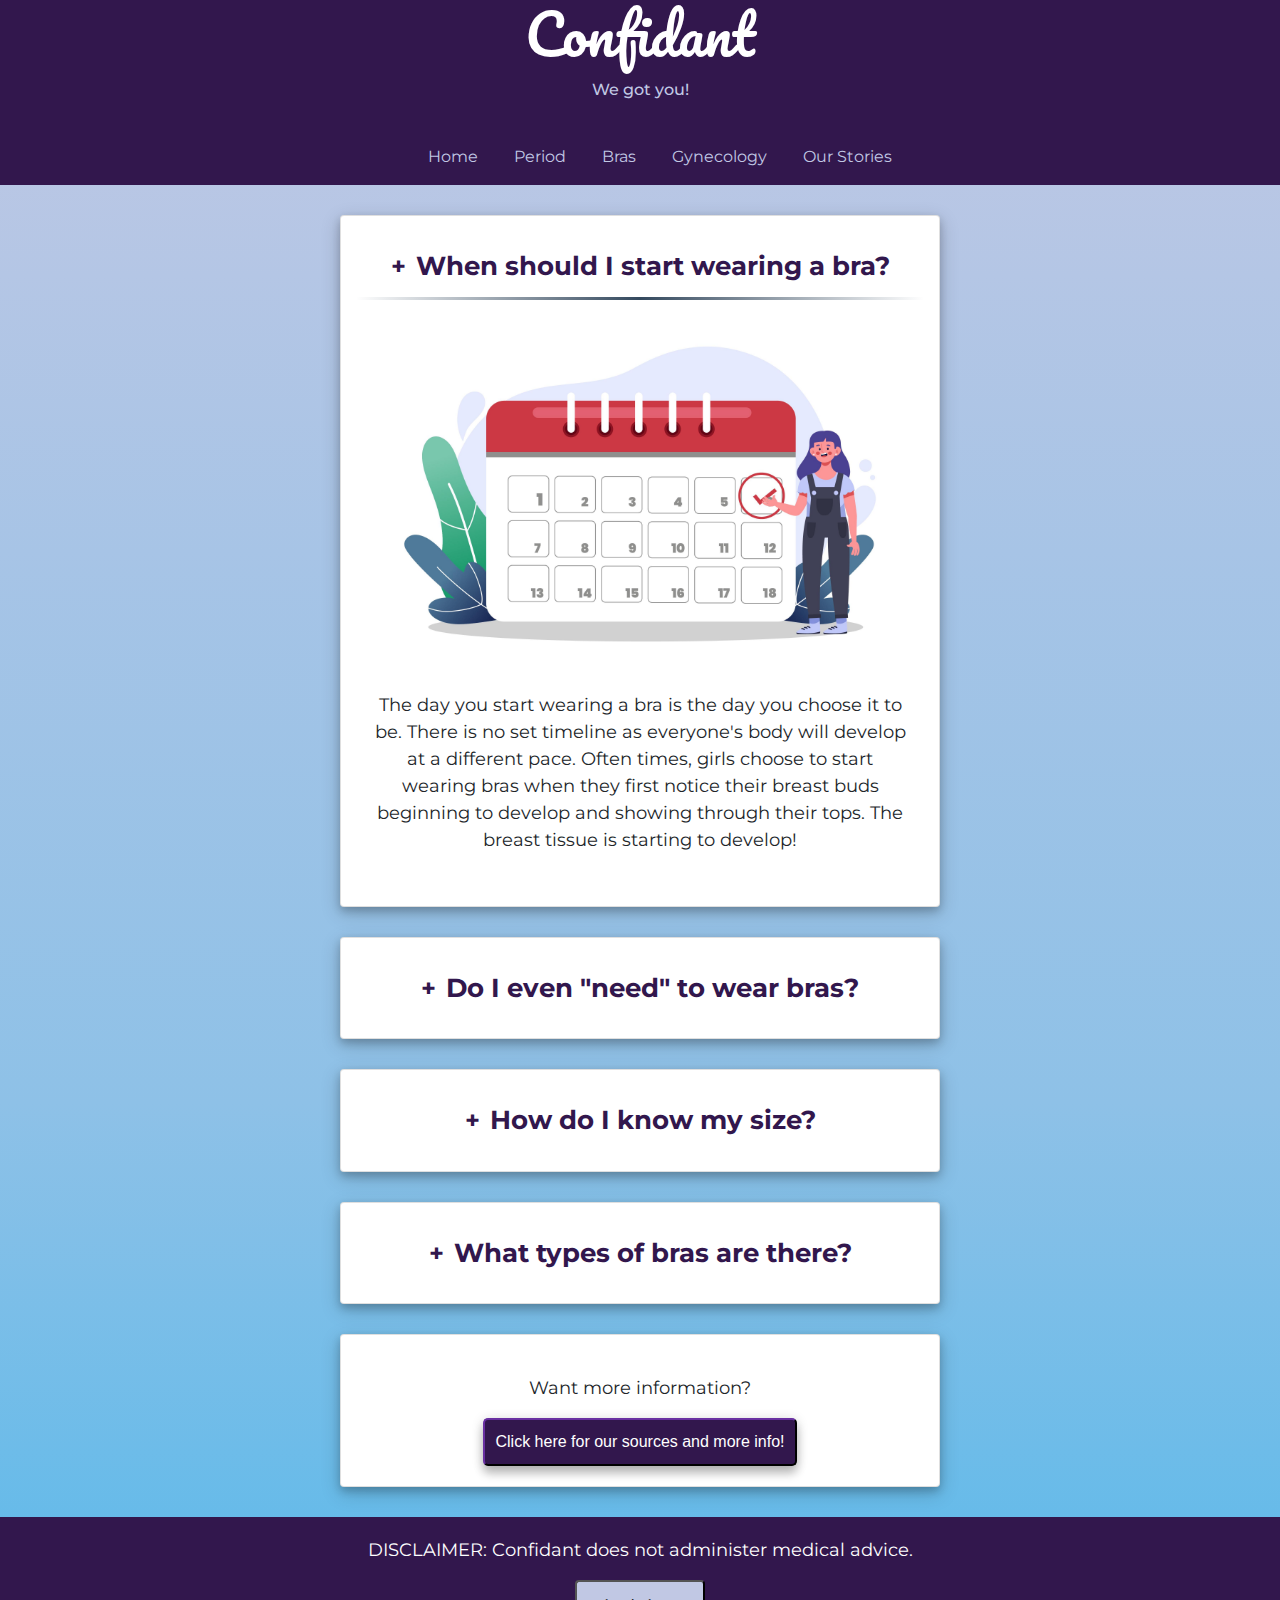
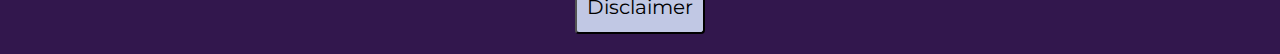
==== bra.html @ 9e70e689 "Merge branch 'master' into Kendra" ====
<!DOCTYPE html>
<html lang="en-US">
    <head>
        <meta charset="utf-8">
        <meta name="viewport" content="width=device-width, initial-scale=1, shrink-to-fit=no">
        <link rel="stylesheet" href="https://stackpath.bootstrapcdn.com/bootstrap/4.1.3/css/bootstrap.min.css">
        <link rel ="stylesheet" href= "styles.css">
        <link href="https://fonts.googleapis.com/css2?family=Pacifico&display=swap" rel="stylesheet">
        <link href="https://fonts.googleapis.com/css2?family=Montserrat&display=swap" rel="stylesheet">
    </head>

    <body>
        <div class = "Header">
            <div class = "Title">
                <h1>Confidant</h1>
                <h2>We got you!</h2>
            </div>
            <div class = "Navigation">
                <ul>
                    <li><a href="index.html">Home</a></li>
                    <li><a href="period.html">Period</a></li>
                    <li><a href="bra.html">Bras</a></li>
                    <li><a href="gynecology.html">Gynecology</a></li>
                    <li><a href="stories.html">Our Stories</a>
                    </li>

                </ul>
            </div>        
        </div>
        <center>
        <div class="accordion">
            <div class = "card" id ="bra-qa1">
                <div class = "Question " id="bra-q1">
                    <button class="btn btn-link" type="button" data-toggle="collapse" data-target="#bra-a1" aria-expanded="true" aria-controls="bra-a1">When should I start wearing a bra?</button>
                </div>
                <div id="bra-a1" class="collapse show" aria-labelledby="bra-q1">
                    <div class = "card-body Answer">
                        <img src="images/bra/bra-qa1.jpg" alt="Image indicating period information">
                        <p>The day you start wearing a bra is the day you choose it to be.  There is no set timeline as everyone's body will develop at a different pace. Often times, girls choose to start wearing bras when they first notice their breast buds beginning to develop and showing through their tops.  The breast tissue is starting to develop!  </p>
                        <!-- <button onclick="document.location= 'period.html'">We got you!!</button> -->
                    </div>
                </div>
            </div>
        <div class = "card" id ="bra-qa2">
            <div class = "Question " id="bra-q2">
                 <button class="btn btn-link" type="button" data-toggle="collapse" data-target="#bra-a2" aria-expanded="false" aria-controls="bra-a2">Do I even "need" to wear bras?</button>
            </div>
            <div id="bra-a2" class="collapse" aria-labelledby="bra-q2">
                <div class = "card-body Answer">
                    <img src="images/bra/bra-qa2.png" alt="Image indicating period information">
                    <p>No. The answer is no now and will be no for ever.  Wearing a bra is a choice.  When you're first considering wearing your first bra, you may feel pressure from friends, classmates, or others around to do it as soon as possible. Whether you are starting to develop or not the timing is up to you.  Don't be afraid to ask a parent, counselor, or another adult when you're ready for help on securing your first bra.</p>
                    <!-- <button onclick="document.location= 'period.html'">We got you!!</button> -->
                </div>
            </div>
        </div>
        <div class = "card" id ="bra-qa3">
            <div class = "Question " id="bra-q3">
                 <button class="btn btn-link" type="button" data-toggle="collapse" data-target="#bra-a3" aria-expanded="false" aria-controls="bra-a3">How do I know my size?</button>
            </div>
            <div id="bra-a3" class="collapse" aria-labelledby="bra-q3">
                <div class = "card-body Answer">
                    <img src="images/bra/bra-qa3.jpg" alt="Image indicating period information">
                    <p>Understanding bra sizes can be confusing at first, but all you have to do is remember two things: the underbust and overbust measurement.  These will convert to your band size and cup size measurements.  For example, while referencing a chart, if your under bust measurement is 28-30 inches, your band size 32 in the USA. (Did we mention that these numbers change around the world?) If over bust measurement is 32-33in, your cup size will be A. You can check out our resource page down below to find a link to a more detailed chart.</p>
                    <!-- <button onclick="document.location= 'period.html'">We got you!!</button> -->
                </div>
            </div>
        </div>
        <div class = "card" id ="bra-qa4">
            <div class = "Question " id="bra-q4">
                 <button class="btn btn-link" type="button" data-toggle="collapse" data-target="#bra-a4" aria-expanded="false" aria-controls="bra-a4">What types of bras are there?</button>
            </div>

            <div id="bra-a4" class="collapse" aria-labelledby="bra-q4">
                <div class = "card-body Answer">
                    <img src="images/bra/bra-qa4.jpg" alt="Image indicating period information">
                    <p>There are quite a few types of bras...so we'll just talk about a few to get you started.  First up is the sports bra!</p>
                    <!-- <button onclick="document.location= 'period.html'">We got you!!</button> -->
                </div>

            </div>
        </div>
    </div>

        <div class = "card Sources">
            <div class = "Source">
                <p>Want more information? </p>
                <button onclick="window.open('https://docs.google.com/document/d/1MpJxVBQoW-d9P-YgwlWwSZOTkigER3R7NXXM7GcA9Mg/edit?usp=sharing')">Click here for our sources and more info!</button>
            </div>
         </div>
    </center>

    <script src="https://code.jquery.com/jquery-3.3.1.slim.min.js" ></script>
    <script src="https://cdnjs.cloudflare.com/ajax/libs/popper.js/1.14.3/umd/popper.min.js" ></script>
    <script src="https://stackpath.bootstrapcdn.com/bootstrap/4.1.3/js/bootstrap.min.js" ></script>
        <script src="https://code.jquery.com/jquery-3.3.1.slim.min.js" ></script>
        <script src="https://cdnjs.cloudflare.com/ajax/libs/popper.js/1.14.3/umd/popper.min.js" ></script>
        <script src="https://stackpath.bootstrapcdn.com/bootstrap/4.1.3/js/bootstrap.min.js" ></script>
    </body>
    <footer>
        <!-- Trigger/Open The Modal -->
        <div class = foottxt>
            <p>DISCLAIMER: Confidant does not administer medical advice.</p>
        </div>
        <center><div class = "butt">
            <button id="myBtn">Disclaimer</button>
        </div></center>

        <!-- The Modal -->
        <div id="myModal" class="modal">

        <!-- Modal content -->
        <div class="modal-content">
            <span class="close">&times;</span>
            <p><b>Disclaimer</b>: Confidant does not administer medical advice. It is not intended as a substitute for professional advice. Should you decide to act upon ny information on this website, you do so at your own risk. While the information on this website has been verified to the best of our abilities, we cannot guarantee that there are no mistakes or errors. We reserve the right to change this policy at any given time, of which you will be promptly updated. If you want to make sure that you are up to date with the latest changes, we advise you to frequently visit this page. The content displayed on this website is the intellectual property of Confidant. You may not reue, republish, or reprint such content without our written consent. </p>
        </div>

        </div>
    </footer>
    <script src="main.js"></script>
</html>
---- styles.css ----
body {
  background-image: linear-gradient(#C1C8E4,#a7c4e6,#8ec1e7 ,#5AB9EA);
  margin:0;
  }
  .Header{
    /* background-image: linear-gradient(#5AB9EA, #C1C8E4); */
    background-color: #32174d;
  /* background-image: url("images/background.jpg");
  background-repeat: repeat; */
    margin:0%;
    left: 0;
    right: 0;
    display:block;
  }
.Header h1 {
  font-family: 'Pacifico', cursive;
  /* background: #5AB9EA; */
  margin: 0%;
  font-size: 3.5em;
  text-align: center;
  padding-bottom: 80px;
}
.Header h2 {
  text-align: center;
  font-size: 1em;
  font-family: 'Montserrat', sans-serif;
  color: #C1C8E4;
}

h3 {
  font-family: 'Montserrat', sans-serif;
}
/* .Title {
  margin: 0%;
  color: white
} */
  h1, h2 {
    color:white;
    height: 41px;
    left: 0px;
    top: 0px;
    list-style: none;
  }
  .Navigation ul{
    margin: 0%;
    text-align: center;
  }

  img {
    width: 100%
  }

  .Navigation {
    margin: 0%;
    display: block;
    padding: 16px;
    font-family: 'Montserrat', sans-serif;
  }
  .Navigation li {
    display: block;
    display: inline-block;
    padding-left: 16px;
    padding-right: 16px;
  }
  .Navigation li a{
    color: #C1C8E4;
    text-decoration: none;
  }
  .Navigation li a:hover {
    text-decoration:underline;
  }
  
  p, .card ul{
    margin-top: 0%;
    padding-top: 20px;
    font-family: 'Montserrat', sans-serif;
    font-size: 18px;
    /* background: #C1C8E4; */
  }
  .card, ul {
    text-align: left;
  }
.Category, .card{
    text-align: center;
    padding-left: 16px;
    padding-right: 16px;
    padding-top: 20px;
    margin: 30px;
    max-width: 600px;
    background: white;
    padding-bottom: 20px;
    box-shadow: 0 4px 8px 0 rgba(0, 0, 0, 0.2), 0 6px 20px 0 rgba(0, 0, 0, 0.19);
}
.story{
  margin: 1em;
  padding:0.5em;
  background-color: rgba(0, 0, 0, 0.19);
  /* background-image: linear-gradient(to right,transparent, white, transparent);  */
}
 .Answer {
   border-top: 3px solid;
   border-image: linear-gradient(to right, transparent, #34495e, transparent) 1;
  padding: 1rem;
}
.Category button, .Source button{
  box-shadow: 0 8px 10px 0 rgba(0,0,0,0.2), 0 2px 12px 0 rgba(0,0,0,0.19);
  border-color: #32174d;
  background-color: #32174d;
  color: white;
  border-radius: 5px;
  padding: 10px;
}
.Category button:hover, .Source button:hover{
  cursor: pointer;
}
.Answer ul {
  text-align: left;
}
.Questions .Question p {
  font-size: 25px;
}

.Question button{
  /* font-size: 25px; */
  text-decoration: none; 
  font-family: 'Montserrat', sans-serif;
  padding: 10px;
  font-size: max(2vw, 20px);

  width: 100%; 
  height: auto;
  font-weight: bold;
  color: #32174d;
}

.Question .btn-link.collapsed:before{
  content: '\2212'
  /* content:'\002B'; */
}
.Question .btn-link:before{
  content:'\002B';
  width: 35px;
  left: 25px;
  font-size:25px;
  
  text-align: middle;
  /* top:31px;*/
  padding-right: 10px; 
  /* position: absolute; */ 
  
}


.Question .btn-link{
  text-decoration: none;
}

.Question button:hover {
  text-decoration: none; 
  color: #C1C8E4;
}

.modal {
  display: none; /* Hidden by default */
  position: fixed; /* Stay in place */
  z-index: 1; /* Sit on top */
  left: 0;
  top: 0;
  width: 100%; /* Full width */
  height: 100%; /* Full height */
  overflow: auto; /* Enable scroll if needed */
  background-color: rgb(0,0,0); /* Fallback color */
  background-color: rgba(0,0,0,0.4); /* Black w/ opacity */
}

/* Modal Content/Box */
.modal-content {
  background-color:  #32174d;
  margin: 15% auto; /* 15% from the top and centered */
  padding: 20px;
  border: 1px solid black;
  width: 80%; /* Could be more or less, depending on screen size */
  color: white;
  font-family: 'Montserrat', sans-serif
}

/* The Close Button */
.close {
  color: #aaa;
  float: right;
  font-size: 28px;
  font-weight: bold;
}

.close:hover,
.close:focus {
  color: black;
  text-decoration: none;
  cursor: pointer;
}

footer{
  background-color: #32174d;
  margin:auto;
}
#myBtn {
  border-radius: 4px;
  font-family: 'Montserrat', sans-serif;
  padding: 10px;
  font-size:20px;
  text-align: center;
  margin:auto;
  background-color: #C1C8E4;
  border-color: black;
}
.foottxt {
  display:block;
  margin:auto;
  text-align:center;
  color: white;
  font-family: 'Montserrat', sans-serif
}
.butt{
  padding-bottom: 20px;
}
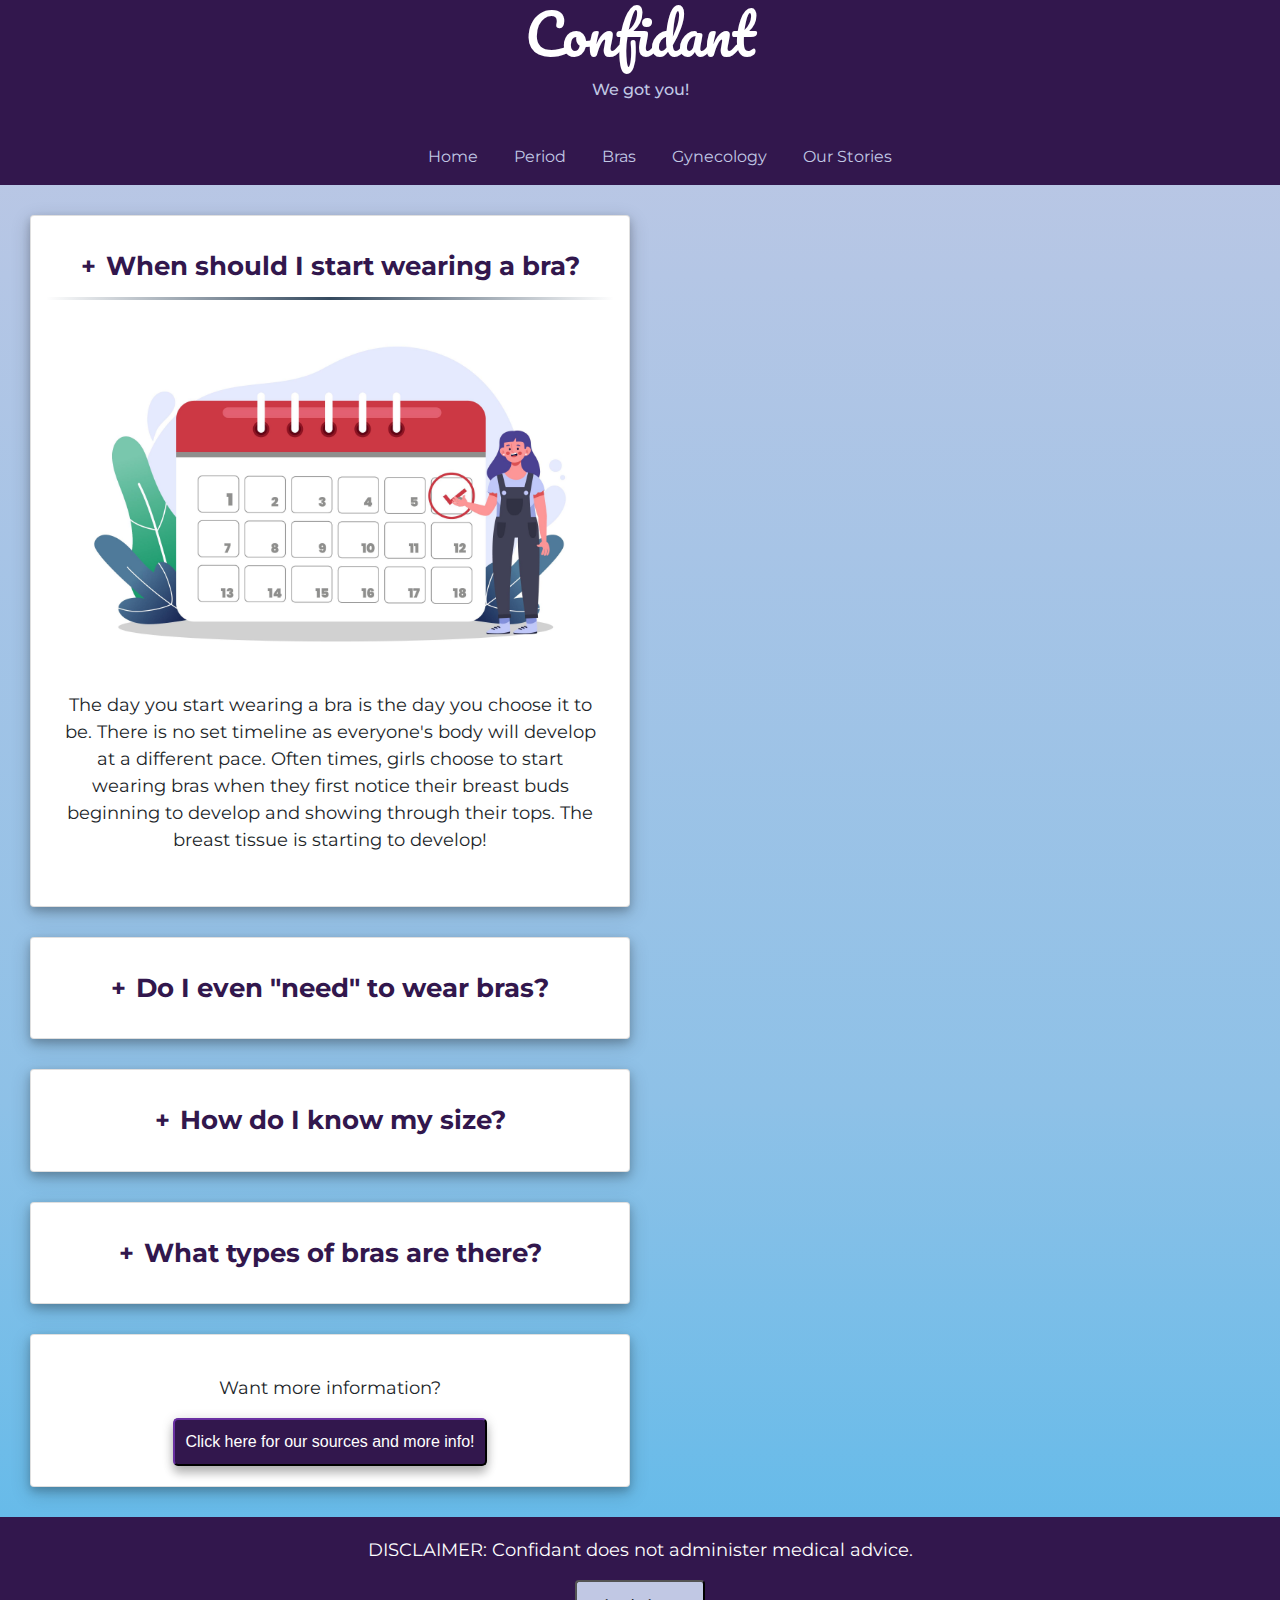
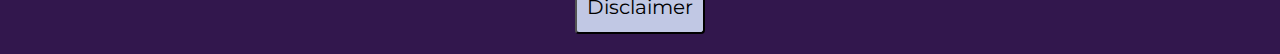
==== commit e6075bbb: "Fixed Div, stories typo, and modified a couple pages" ====
--- a/bra.html
+++ b/bra.html
@@ -23,11 +23,9 @@
                     <li><a href="gynecology.html">Gynecology</a></li>
                     <li><a href="stories.html">Our Stories</a>
                     </li>
-
                 </ul>
             </div>        
         </div>
-        <center>
         <div class="accordion">
             <div class = "card" id ="bra-qa1">
                 <div class = "Question " id="bra-q1">
@@ -80,18 +78,12 @@
             </div>
         </div>
     </div>
-
-        <div class = "card Sources">
-            <div class = "Source">
-                <p>Want more information? </p>
-                <button onclick="window.open('https://docs.google.com/document/d/1MpJxVBQoW-d9P-YgwlWwSZOTkigER3R7NXXM7GcA9Mg/edit?usp=sharing')">Click here for our sources and more info!</button>
-            </div>
-         </div>
-    </center>
-
-    <script src="https://code.jquery.com/jquery-3.3.1.slim.min.js" ></script>
-    <script src="https://cdnjs.cloudflare.com/ajax/libs/popper.js/1.14.3/umd/popper.min.js" ></script>
-    <script src="https://stackpath.bootstrapcdn.com/bootstrap/4.1.3/js/bootstrap.min.js" ></script>
+    <div class = "card Sources">
+        <div class = Source>
+            <p>Want more information? </p>
+            <button onclick="window.open('https://docs.google.com/document/d/1MpJxVBQoW-d9P-YgwlWwSZOTkigER3R7NXXM7GcA9Mg/edit?usp=sharing')">Click here for our sources and more info!</button>
+        </div>
+    </div>
         <script src="https://code.jquery.com/jquery-3.3.1.slim.min.js" ></script>
         <script src="https://cdnjs.cloudflare.com/ajax/libs/popper.js/1.14.3/umd/popper.min.js" ></script>
         <script src="https://stackpath.bootstrapcdn.com/bootstrap/4.1.3/js/bootstrap.min.js" ></script>
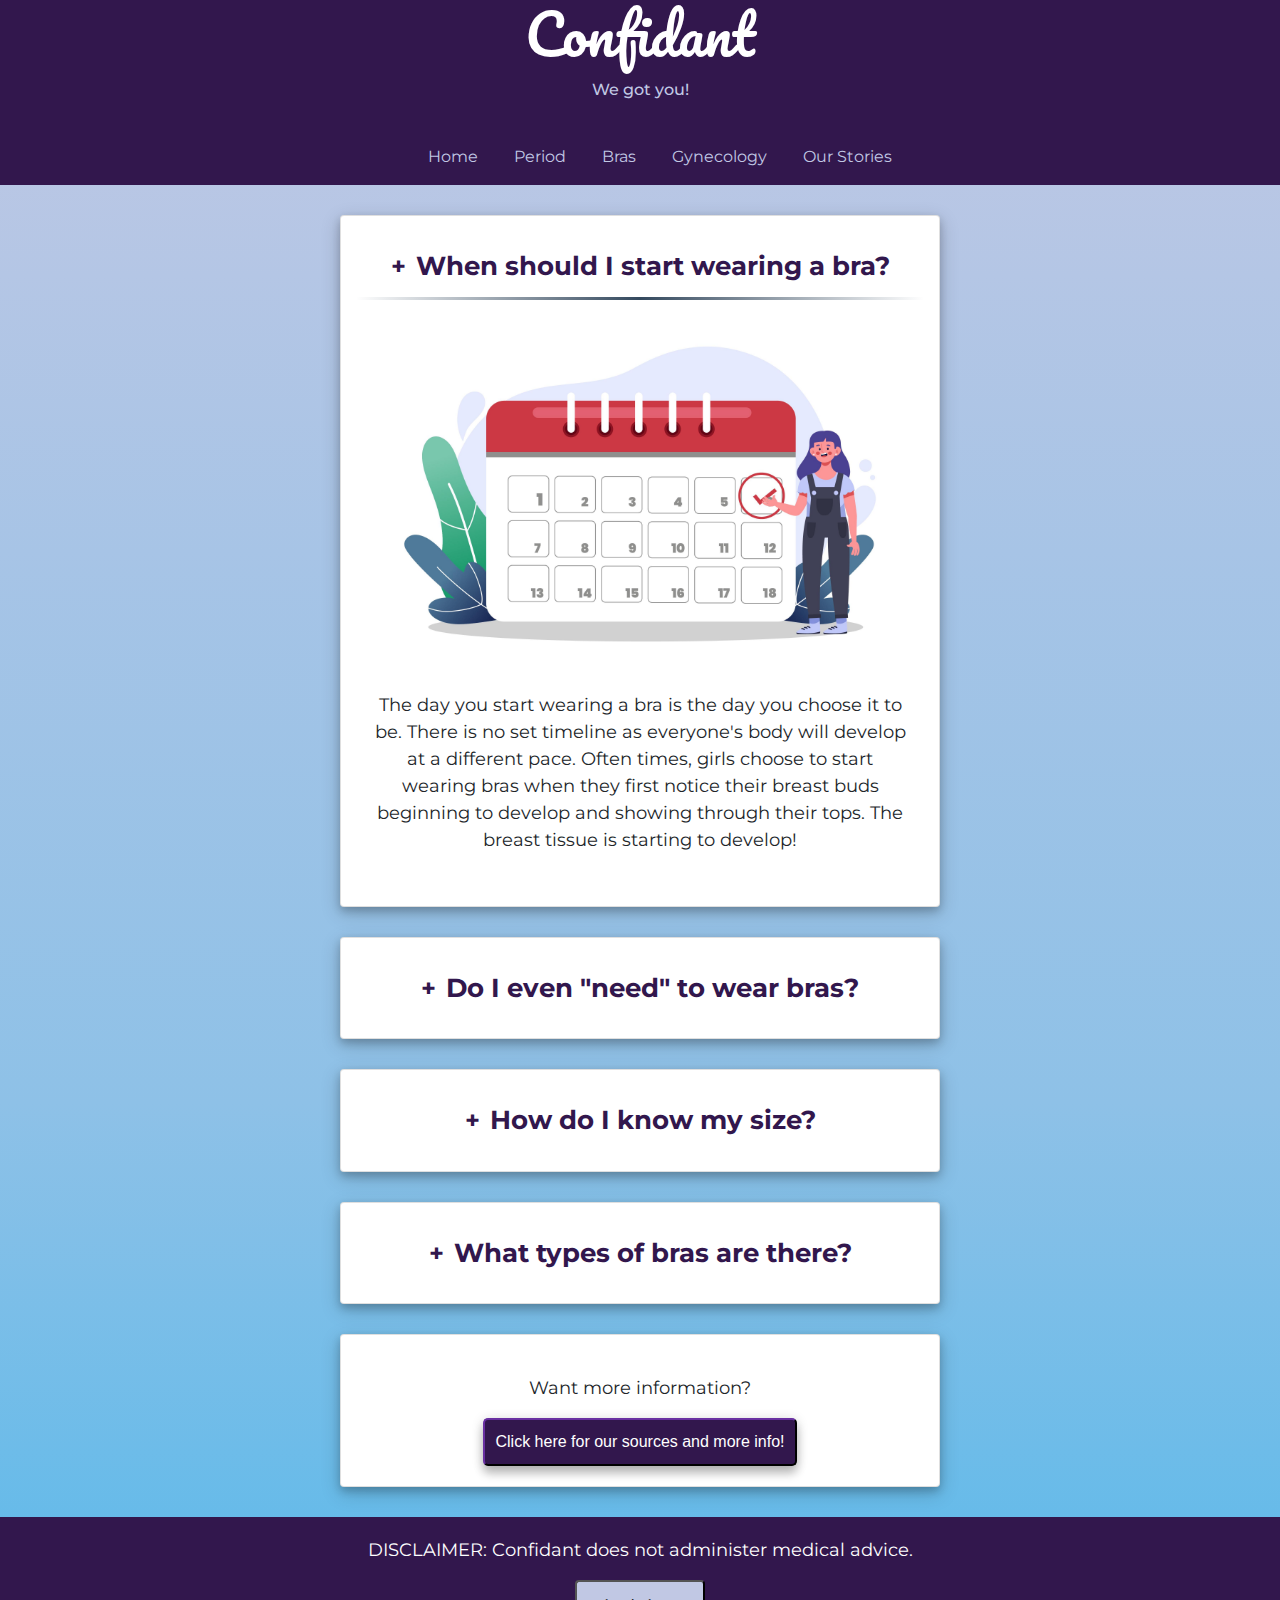
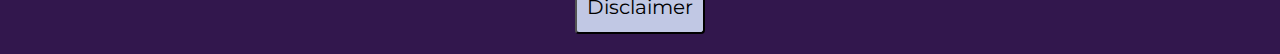
==== commit 3e4378dc: "Merge branch 'master' into RylieUpdated" ====
--- a/bra.html
+++ b/bra.html
@@ -23,9 +23,11 @@
                     <li><a href="gynecology.html">Gynecology</a></li>
                     <li><a href="stories.html">Our Stories</a>
                     </li>
+
                 </ul>
             </div>        
         </div>
+        <center>
         <div class="accordion">
             <div class = "card" id ="bra-qa1">
                 <div class = "Question " id="bra-q1">
@@ -78,12 +80,14 @@
             </div>
         </div>
     </div>
-    <div class = "card Sources">
-        <div class = Source>
-            <p>Want more information? </p>
-            <button onclick="window.open('https://docs.google.com/document/d/1MpJxVBQoW-d9P-YgwlWwSZOTkigER3R7NXXM7GcA9Mg/edit?usp=sharing')">Click here for our sources and more info!</button>
-        </div>
-    </div>
+        <div class = "card Sources">
+            <div class = "Source">
+                <p>Want more information? </p>
+                <button onclick="window.open('https://docs.google.com/document/d/1MpJxVBQoW-d9P-YgwlWwSZOTkigER3R7NXXM7GcA9Mg/edit?usp=sharing')">Click here for our sources and more info!</button>
+            </div>
+         </div>
+    </center>
+
         <script src="https://code.jquery.com/jquery-3.3.1.slim.min.js" ></script>
         <script src="https://cdnjs.cloudflare.com/ajax/libs/popper.js/1.14.3/umd/popper.min.js" ></script>
         <script src="https://stackpath.bootstrapcdn.com/bootstrap/4.1.3/js/bootstrap.min.js" ></script>
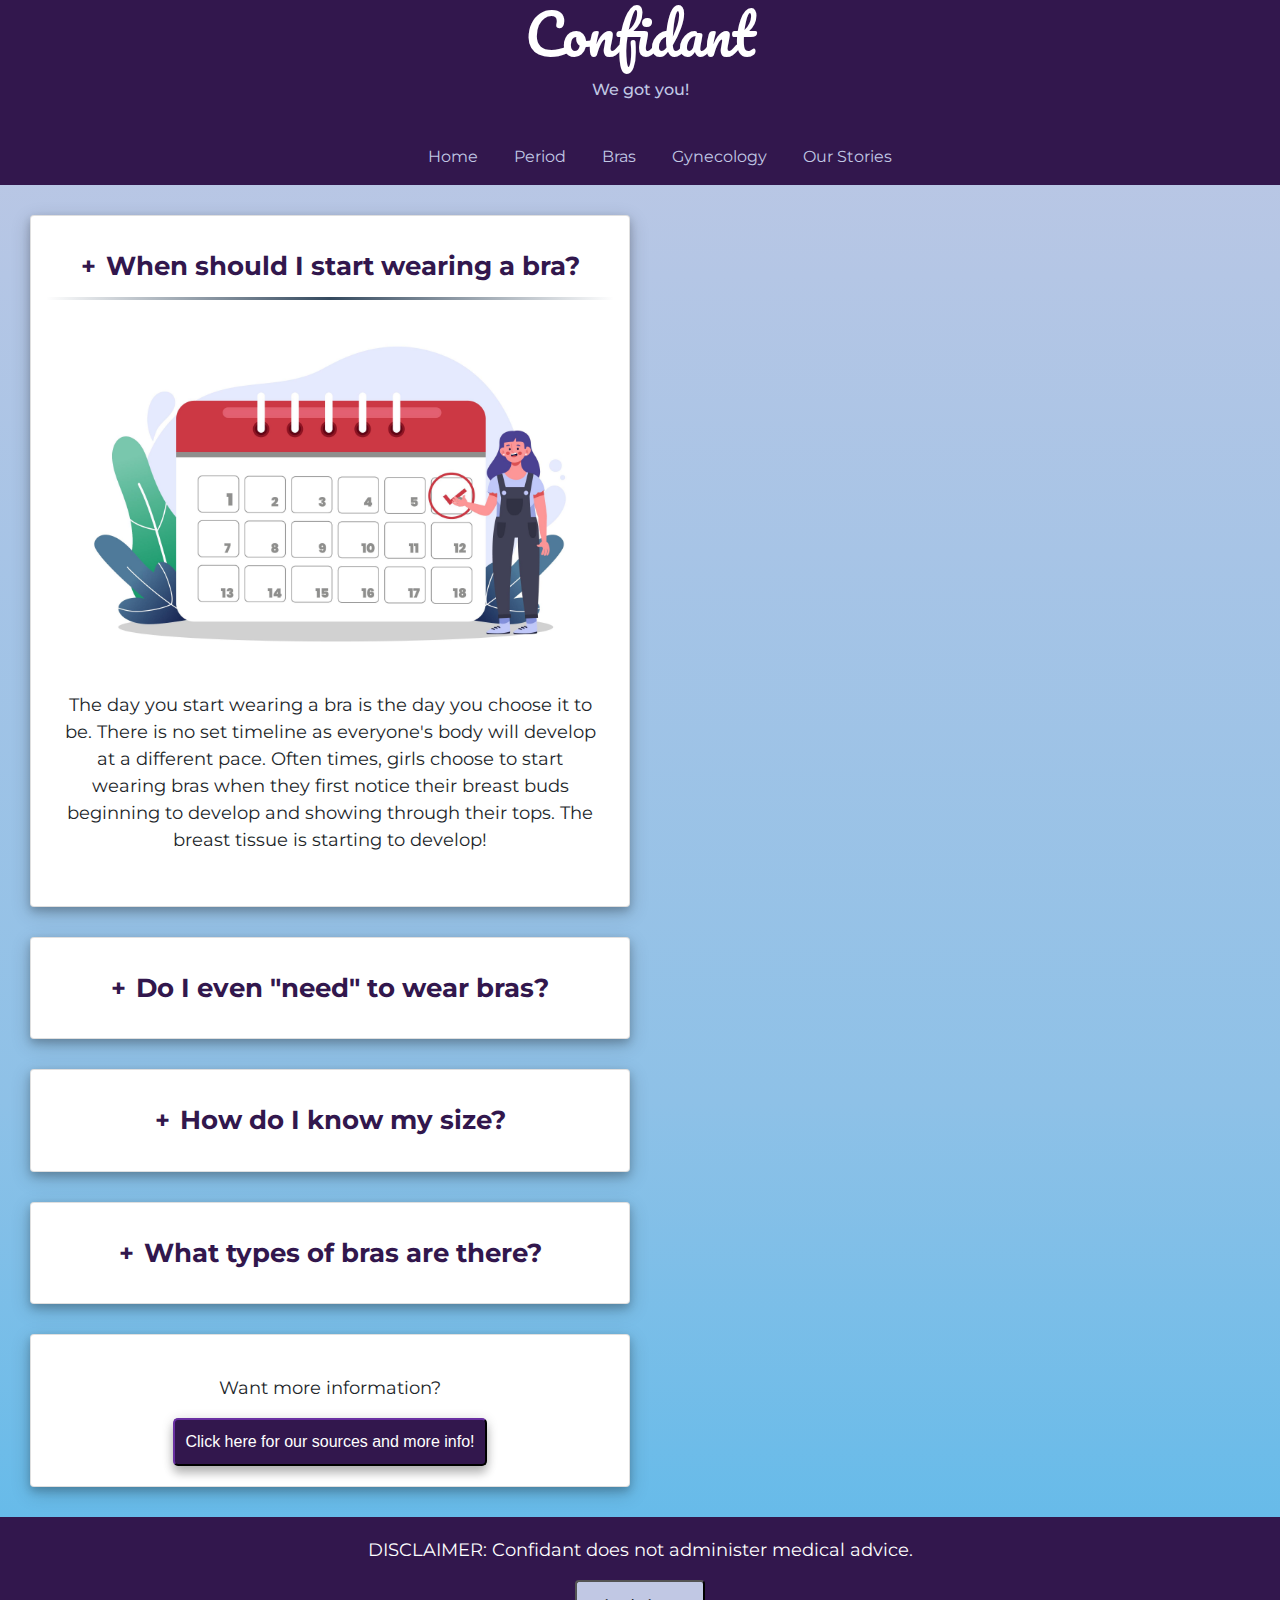
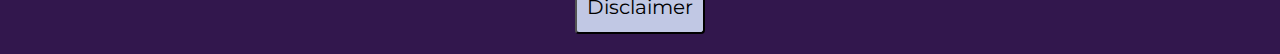
==== commit ee4a84ea: "Edited content" ====
--- a/bra.html
+++ b/bra.html
@@ -23,11 +23,9 @@
                     <li><a href="gynecology.html">Gynecology</a></li>
                     <li><a href="stories.html">Our Stories</a>
                     </li>
-
                 </ul>
             </div>        
         </div>
-        <center>
         <div class="accordion">
             <div class = "card" id ="bra-qa1">
                 <div class = "Question " id="bra-q1">
@@ -48,7 +46,7 @@
             <div id="bra-a2" class="collapse" aria-labelledby="bra-q2">
                 <div class = "card-body Answer">
                     <img src="images/bra/bra-qa2.png" alt="Image indicating period information">
-                    <p>No. The answer is no now and will be no for ever.  Wearing a bra is a choice.  When you're first considering wearing your first bra, you may feel pressure from friends, classmates, or others around to do it as soon as possible. Whether you are starting to develop or not the timing is up to you.  Don't be afraid to ask a parent, counselor, or another adult when you're ready for help on securing your first bra.</p>
+                    <p>No. The answer is no now and will be no forever.  Wearing a bra is your own choice.  When you're first considering wearing your first bra, you may feel pressure from friends, classmates, or others around to do it as soon as possible. Whether you are starting to develop or not, the timing is up to you.  Don't be afraid to ask a parent, counselor, or another adult when you're ready for help on securing your first bra.</p>
                     <!-- <button onclick="document.location= 'period.html'">We got you!!</button> -->
                 </div>
             </div>
@@ -60,7 +58,7 @@
             <div id="bra-a3" class="collapse" aria-labelledby="bra-q3">
                 <div class = "card-body Answer">
                     <img src="images/bra/bra-qa3.jpg" alt="Image indicating period information">
-                    <p>Understanding bra sizes can be confusing at first, but all you have to do is remember two things: the underbust and overbust measurement.  These will convert to your band size and cup size measurements.  For example, while referencing a chart, if your under bust measurement is 28-30 inches, your band size 32 in the USA. (Did we mention that these numbers change around the world?) If over bust measurement is 32-33in, your cup size will be A. You can check out our resource page down below to find a link to a more detailed chart.</p>
+                    <p>Understanding bra sizes can be confusing at first, but all you have to do is remember two things: the underbust and overbust measurement.  These will convert to your band size and cup size measurements.  For example, while referencing a chart, if your under bust measurement is 28-30 inches, your band size is 32 in the USA. (Did we mention that these numbers change around the world?) If your over bust measurement is 32-33in, your cup size will be A. You can check out our resource page down below to find a link to a more detailed chart.</p>
                     <!-- <button onclick="document.location= 'period.html'">We got you!!</button> -->
                 </div>
             </div>
@@ -73,21 +71,19 @@
             <div id="bra-a4" class="collapse" aria-labelledby="bra-q4">
                 <div class = "card-body Answer">
                     <img src="images/bra/bra-qa4.jpg" alt="Image indicating period information">
-                    <p>There are quite a few types of bras...so we'll just talk about a few to get you started.  First up is the sports bra!</p>
+                    <p>There are quite a few types of bras...so we'll just talk about a few types of training bras to get you started. Sports bras are made of an elastic material and are designed for a snug fit.  You may find this fit more comfortable on tender nipples.  Another type you may find comfortable is the unpadded bra. Like it's name there is no padding in this bra and it can be made of simple cloth like cotton. Lastly, as your breast buds start developing into small breasts, you might be interested in trying the soft cup bra. These contain no underwire for serious support, but can provide shape and moderate support. </p>
                     <!-- <button onclick="document.location= 'period.html'">We got you!!</button> -->
                 </div>
 
             </div>
         </div>
     </div>
-        <div class = "card Sources">
-            <div class = "Source">
-                <p>Want more information? </p>
-                <button onclick="window.open('https://docs.google.com/document/d/1MpJxVBQoW-d9P-YgwlWwSZOTkigER3R7NXXM7GcA9Mg/edit?usp=sharing')">Click here for our sources and more info!</button>
-            </div>
-         </div>
-    </center>
-
+    <div class = "card Sources">
+        <div class = Source>
+            <p>Want more information? </p>
+            <button onclick="window.open('https://docs.google.com/document/d/1MpJxVBQoW-d9P-YgwlWwSZOTkigER3R7NXXM7GcA9Mg/edit?usp=sharing')">Click here for our sources and more info!</button>
+        </div>
+    </div>
         <script src="https://code.jquery.com/jquery-3.3.1.slim.min.js" ></script>
         <script src="https://cdnjs.cloudflare.com/ajax/libs/popper.js/1.14.3/umd/popper.min.js" ></script>
         <script src="https://stackpath.bootstrapcdn.com/bootstrap/4.1.3/js/bootstrap.min.js" ></script>
--- a/styles.css
+++ b/styles.css
@@ -120,21 +120,26 @@
   font-size: 25px;
 }
 
+
+
 .Question button{
   /* font-size: 25px; */
   text-decoration: none; 
   font-family: 'Montserrat', sans-serif;
   padding: 10px;
   font-size: max(2vw, 20px);
-
+ 
+  white-space:normal;
   width: 100%; 
   height: auto;
   font-weight: bold;
   color: #32174d;
 }
 
+
 .Question .btn-link.collapsed:before{
-  content: '\2212'
+  content: '\2212';
+ 
   /* content:'\002B'; */
 }
 .Question .btn-link:before{
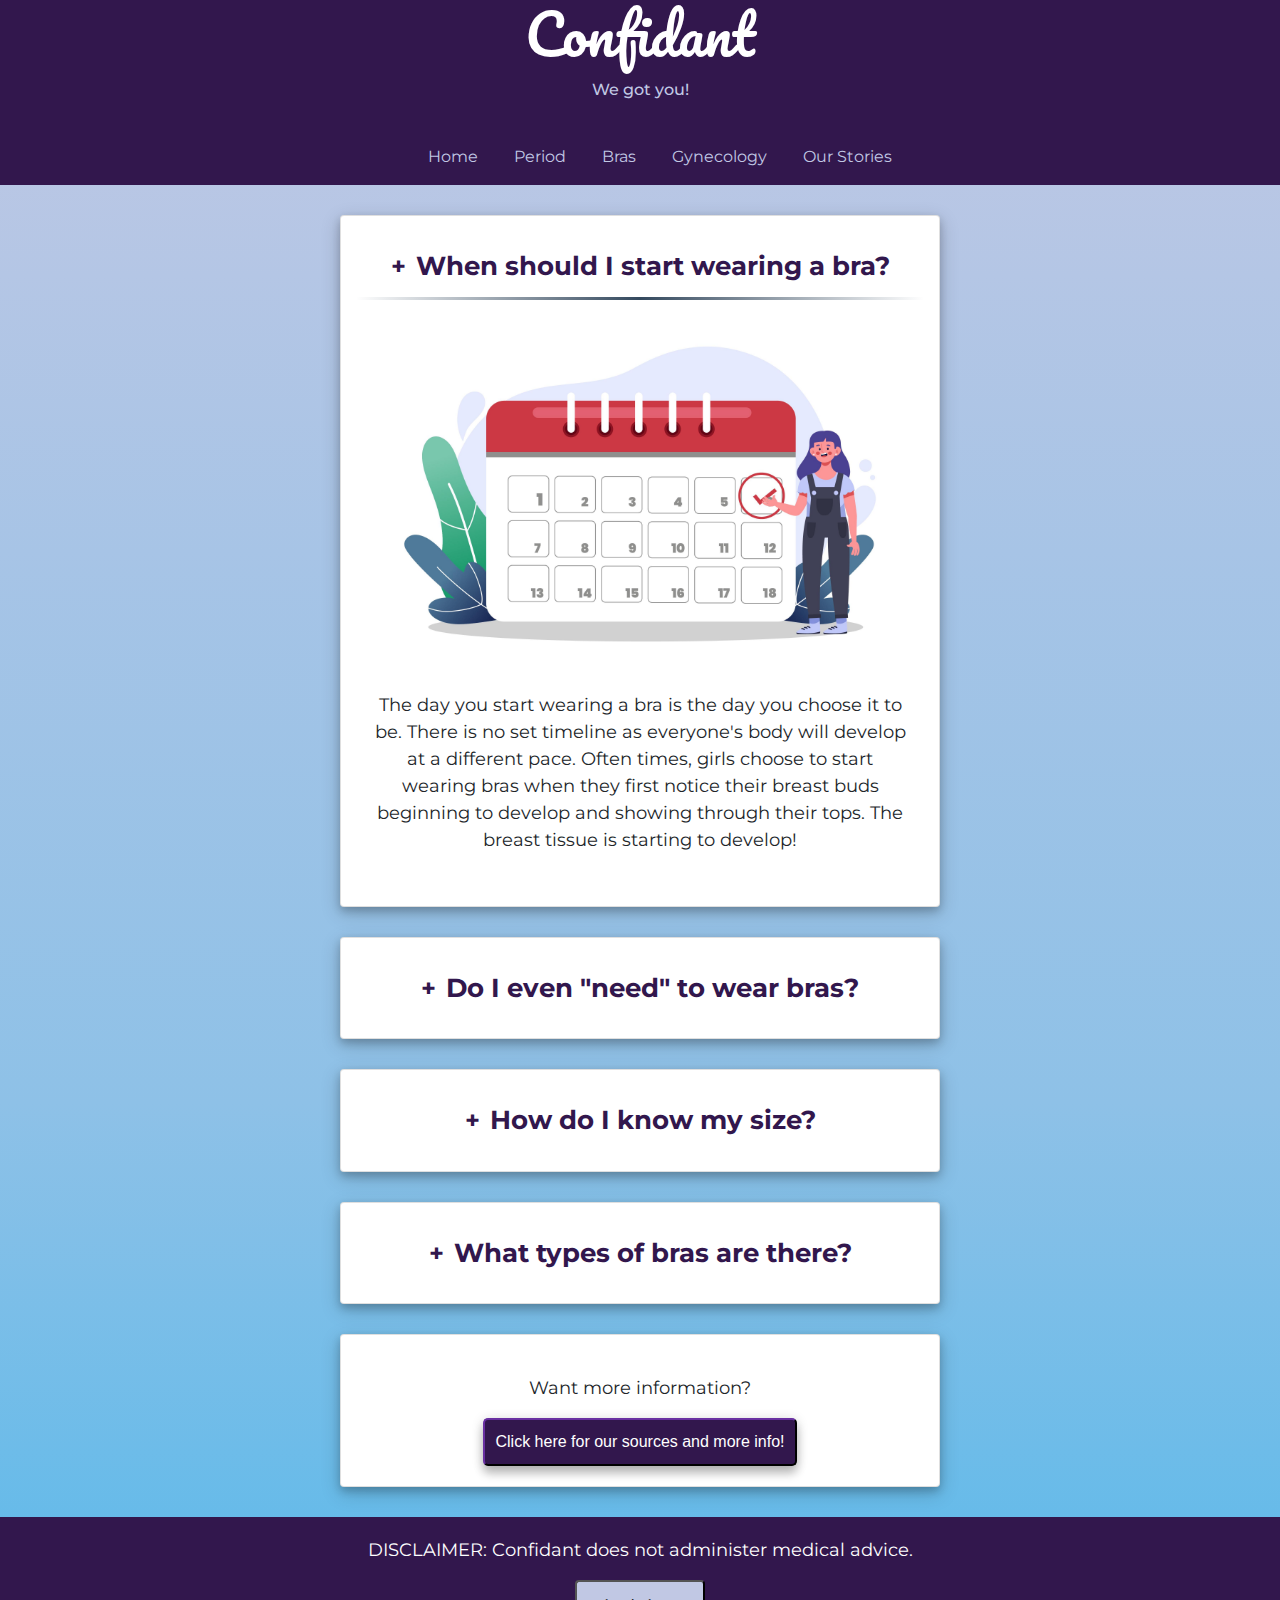
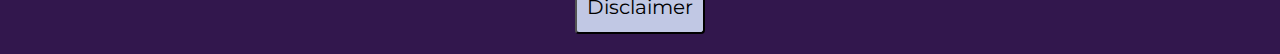
==== commit c2a1d500: "Merge branch 'RylieUpdated' of https://github.com/rgeohegan3/confidant into RylieUpdated" ====
--- a/bra.html
+++ b/bra.html
@@ -23,9 +23,11 @@
                     <li><a href="gynecology.html">Gynecology</a></li>
                     <li><a href="stories.html">Our Stories</a>
                     </li>
+
                 </ul>
             </div>        
         </div>
+        <center>
         <div class="accordion">
             <div class = "card" id ="bra-qa1">
                 <div class = "Question " id="bra-q1">
@@ -78,12 +80,14 @@
             </div>
         </div>
     </div>
-    <div class = "card Sources">
-        <div class = Source>
-            <p>Want more information? </p>
-            <button onclick="window.open('https://docs.google.com/document/d/1MpJxVBQoW-d9P-YgwlWwSZOTkigER3R7NXXM7GcA9Mg/edit?usp=sharing')">Click here for our sources and more info!</button>
-        </div>
-    </div>
+        <div class = "card Sources">
+            <div class = "Source">
+                <p>Want more information? </p>
+                <button onclick="window.open('https://docs.google.com/document/d/1MpJxVBQoW-d9P-YgwlWwSZOTkigER3R7NXXM7GcA9Mg/edit?usp=sharing')">Click here for our sources and more info!</button>
+            </div>
+         </div>
+    </center>
+
         <script src="https://code.jquery.com/jquery-3.3.1.slim.min.js" ></script>
         <script src="https://cdnjs.cloudflare.com/ajax/libs/popper.js/1.14.3/umd/popper.min.js" ></script>
         <script src="https://stackpath.bootstrapcdn.com/bootstrap/4.1.3/js/bootstrap.min.js" ></script>
--- a/styles.css
+++ b/styles.css
@@ -120,26 +120,21 @@
   font-size: 25px;
 }
 
-
-
 .Question button{
   /* font-size: 25px; */
   text-decoration: none; 
   font-family: 'Montserrat', sans-serif;
   padding: 10px;
   font-size: max(2vw, 20px);
- 
-  white-space:normal;
+
   width: 100%; 
   height: auto;
   font-weight: bold;
   color: #32174d;
 }
 
-
 .Question .btn-link.collapsed:before{
-  content: '\2212';
- 
+  content: '\2212'
   /* content:'\002B'; */
 }
 .Question .btn-link:before{
